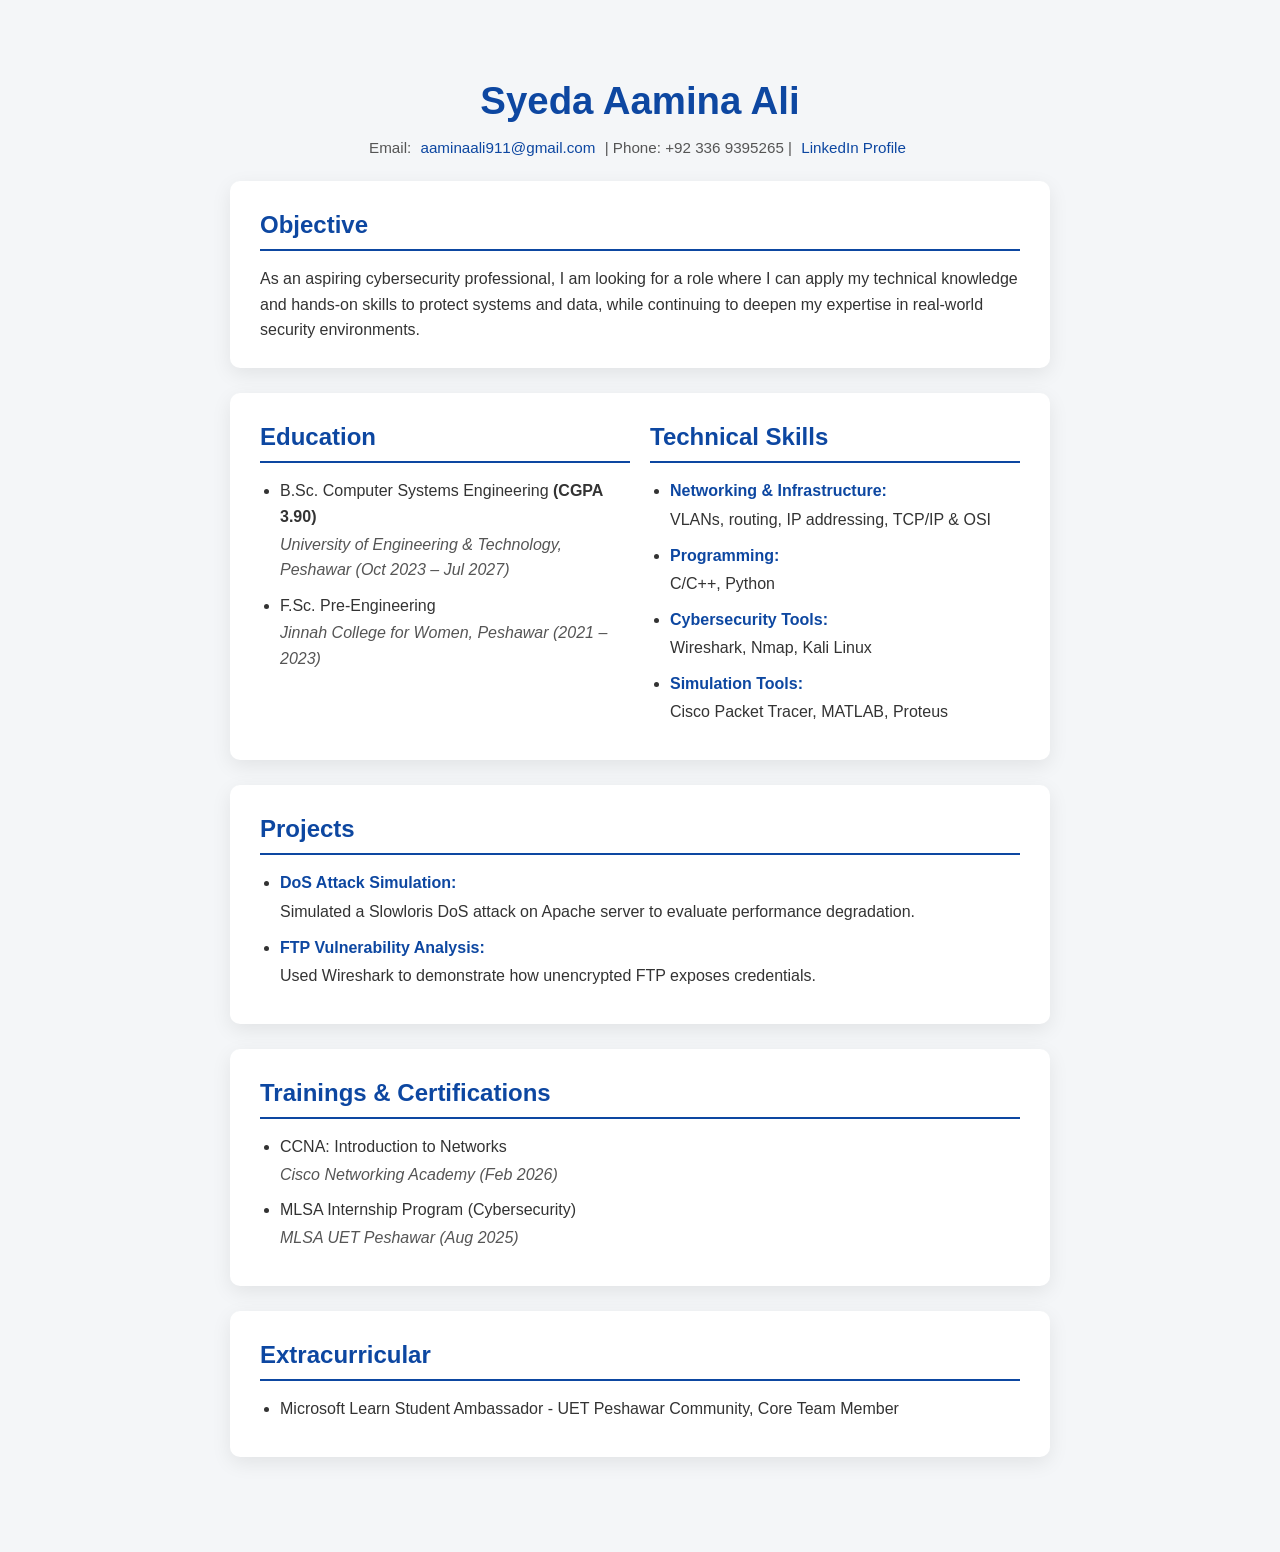
==== CV/index.html @ ebdad27a "Add files via upload" ====
<!DOCTYPE html>
<html lang="en">
<head>
    <meta charset="UTF-8">
    <meta name="viewport" content="width=device-width, initial-scale=1.0">
    <link rel="stylesheet" href="cvstyle.css">
    <title>Syeda Aamina Ali - CV</title>
</head>
<body>
    <div class="cv-container">
        <h1>Syeda Aamina Ali</h1>
        <p class="contact-info">
            Email: <a href="mailto:aaminaali911@gmail.com">aaminaali911@gmail.com</a> | 
            Phone: +92 336 9395265 | 
            <a href="https://www.linkedin.com/in/syeda-aamina-ali/" target="_blank">LinkedIn Profile</a>
        </p>

        <div class="section">
            <h2>Objective</h2>
            <p>As an aspiring cybersecurity professional, I am looking for a role where I can apply my technical knowledge and hands-on skills to protect systems and data, while continuing to deepen my expertise in real-world security environments.</p>
        </div>

        <div class="section flex">
            <div class="half">
                <h2>Education</h2>
                <ul>
                    <li>B.Sc. Computer Systems Engineering <b>(CGPA 3.90)</b><i>University of Engineering & Technology, Peshawar (Oct 2023 – Jul 2027)</i></li>
                    <li>F.Sc. Pre-Engineering<i>Jinnah College for Women, Peshawar (2021 – 2023)</i></li>
                </ul>
            </div>
            <div class="half">
                <h2>Technical Skills</h2>
                <ul>
                    <li><strong>Networking & Infrastructure:</strong> VLANs, routing, IP addressing, TCP/IP & OSI</li>
                    <li><strong>Programming:</strong> C/C++, Python</li>
                    <li><strong>Cybersecurity Tools:</strong> Wireshark, Nmap, Kali Linux</li>
                    <li><strong>Simulation Tools:</strong> Cisco Packet Tracer, MATLAB, Proteus</li>
                </ul>
            </div>
        </div>

        <div class="section">
            <h2>Projects</h2>
            <ul>
                <li><strong>DoS Attack Simulation:</strong> Simulated a Slowloris DoS attack on Apache server to evaluate performance degradation.</li>
                <li><strong>FTP Vulnerability Analysis:</strong> Used Wireshark to demonstrate how unencrypted FTP exposes credentials.</li>
            </ul>
        </div>

        <div class="section">
            <h2>Trainings & Certifications</h2>
            <ul>
                <li>CCNA: Introduction to Networks<i>Cisco Networking Academy (Feb 2026)</i></li>
                <li>MLSA Internship Program (Cybersecurity)<i>MLSA UET Peshawar (Aug 2025)</i></li>
            </ul>
        </div>

        <div class="section">
            <h2>Extracurricular</h2>
            <ul>
                <li>Microsoft Learn Student Ambassador - UET Peshawar Community, Core Team Member</li>
            </ul>
        </div>
    </div>
</body>
</html>
---- CV/cvstyle.css ----
* {
    margin: 0;
    padding: 0;
    box-sizing: border-box;
    font-family: 'Segoe UI', Tahoma, Geneva, Verdana, sans-serif;
}

body {
    background-color: #f4f6f8;
    color: #333;
    line-height: 1.6;
    padding: 30px;
}

.cv-container {
    max-width: 900px;
    margin: auto;
    padding: 40px;
}

.section {
    background-color: #fff;
    padding: 25px 30px;
    margin-bottom: 25px;
    border-radius: 10px;
    box-shadow: 0 6px 20px rgba(0, 0, 0, 0.08);
    transition: transform 0.2s, box-shadow 0.2s;
}

.section:hover {
    transform: translateY(-3px);
    box-shadow: 0 10px 25px rgba(0, 0, 0, 0.12);
}

h1 {
    font-size: 2.4em;
    color: #0D47A1;
    margin-bottom: 5px;
    text-align: center;
}

h2 {
    font-size: 1.5em;
    color: #0D47A1;
    border-bottom: 2px solid #0D47A1;
    padding-bottom: 5px;
    margin-bottom: 15px;
}

.contact-info {
    text-align: center;
    font-size: 0.95em;
    color: #555;
    margin-bottom: 20px;
}

.contact-info a {
    color: #0D47A1;
    text-decoration: none;
    margin: 0 5px;
}

.contact-info a:hover {
    text-decoration: underline;
}

ul {
    list-style-type: disc;
    margin-left: 20px;
}

li {
    margin-bottom: 10px;
}

i {
    display: block;
    font-style: italic;
    color: #555;
    margin-top: 2px;
}

strong {
    color: #0D47A1;
    display: block;
    margin-bottom: 5px;
}

.flex {
    display: flex;
    flex-wrap: wrap;
    gap: 20px;
}

.flex .half {
    flex: 1;
    min-width: 250px;
}

.section ul li strong {
    margin-bottom: 3px;
}
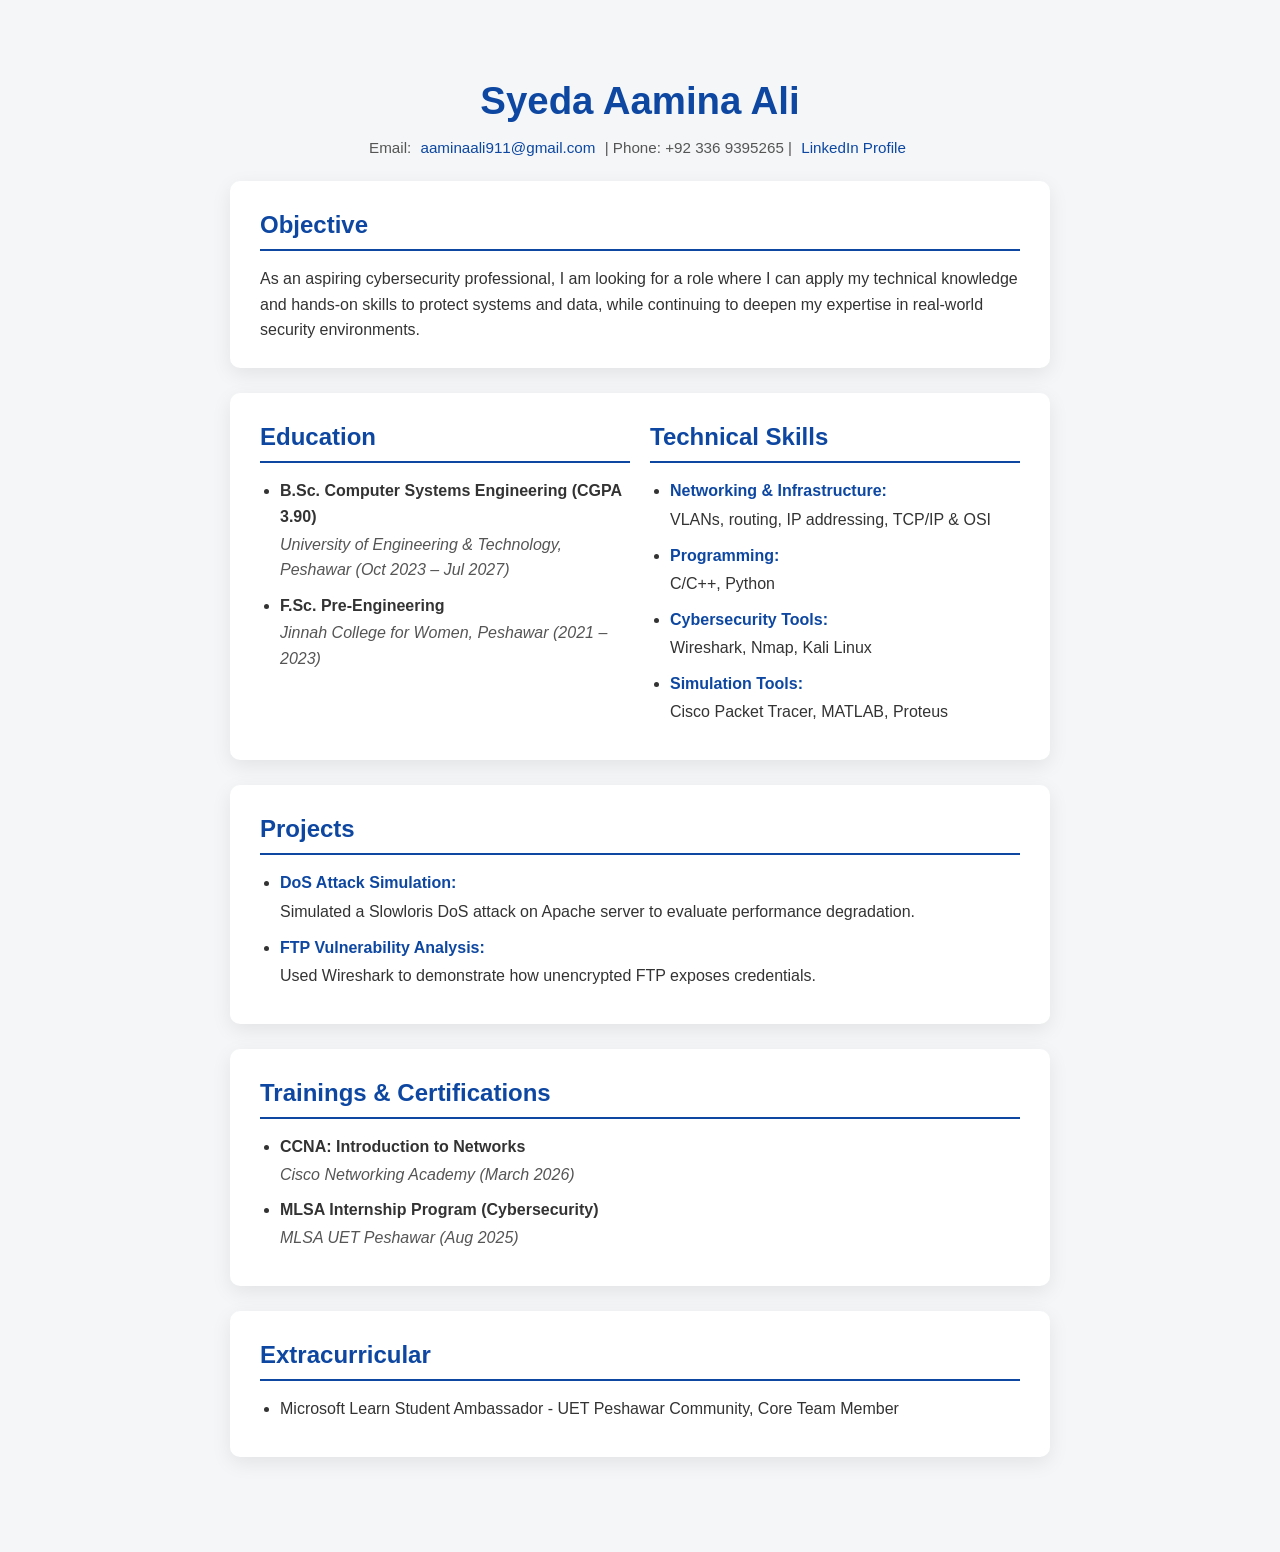
==== commit 5f103eb3: "Update index.html" ====
--- a/CV/index.html
+++ b/CV/index.html
@@ -24,8 +24,8 @@
             <div class="half">
                 <h2>Education</h2>
                 <ul>
-                    <li>B.Sc. Computer Systems Engineering <b>(CGPA 3.90)</b><i>University of Engineering & Technology, Peshawar (Oct 2023 – Jul 2027)</i></li>
-                    <li>F.Sc. Pre-Engineering<i>Jinnah College for Women, Peshawar (2021 – 2023)</i></li>
+                    <li><b>B.Sc. Computer Systems Engineering (CGPA 3.90)</b><i>University of Engineering & Technology, Peshawar (Oct 2023 – Jul 2027)</i></li>
+                    <li><b>F.Sc. Pre-Engineering</b><i>Jinnah College for Women, Peshawar (2021 – 2023)</i></li>
                 </ul>
             </div>
             <div class="half">
@@ -50,8 +50,8 @@
         <div class="section">
             <h2>Trainings & Certifications</h2>
             <ul>
-                <li>CCNA: Introduction to Networks<i>Cisco Networking Academy (Feb 2026)</i></li>
-                <li>MLSA Internship Program (Cybersecurity)<i>MLSA UET Peshawar (Aug 2025)</i></li>
+                <li><b>CCNA: Introduction to Networks</b><i>Cisco Networking Academy (March 2026)</i></li>
+                <li><b>MLSA Internship Program (Cybersecurity)</b><i>MLSA UET Peshawar (Aug 2025)</i></li>
             </ul>
         </div>
 
@@ -63,4 +63,5 @@
         </div>
     </div>
 </body>
-</html>+
+</html>
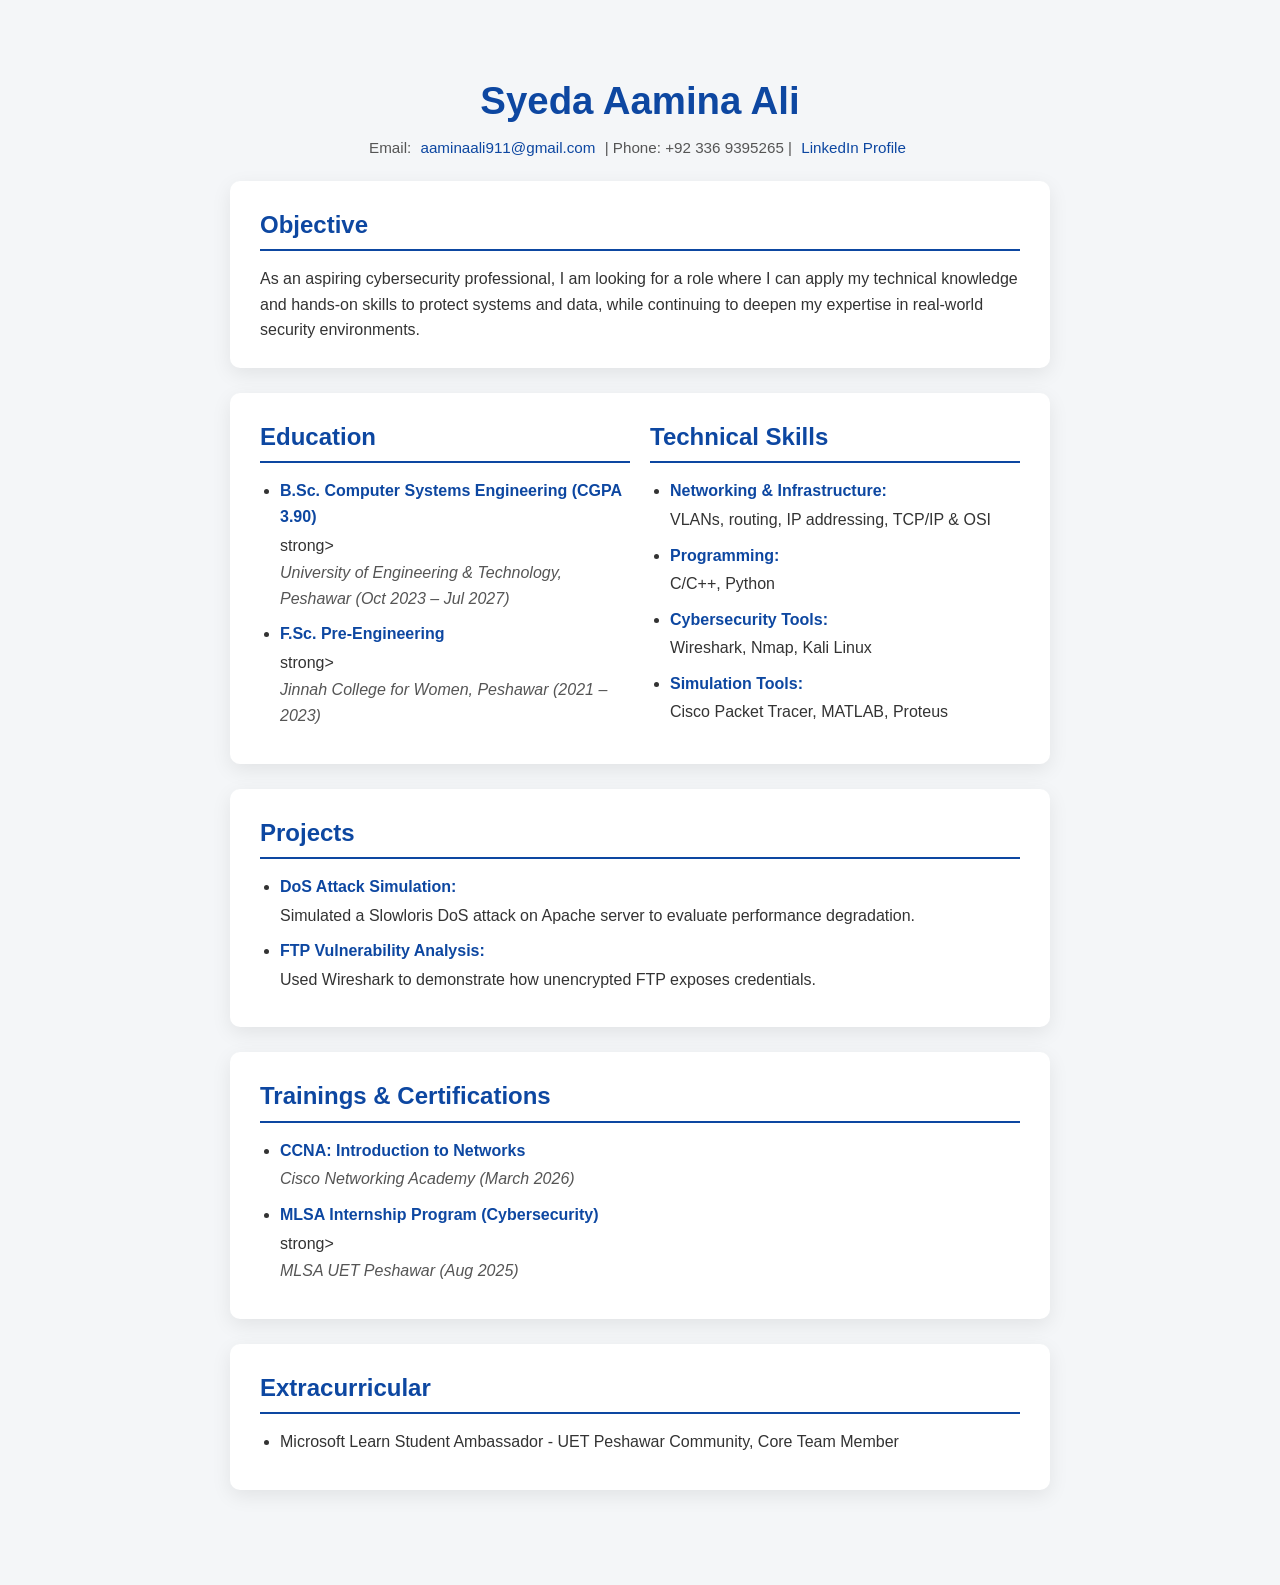
==== commit 0244e785: "Update index.html" ====
--- a/CV/index.html
+++ b/CV/index.html
@@ -24,8 +24,8 @@
             <div class="half">
                 <h2>Education</h2>
                 <ul>
-                    <li><b>B.Sc. Computer Systems Engineering (CGPA 3.90)</b><i>University of Engineering & Technology, Peshawar (Oct 2023 – Jul 2027)</i></li>
-                    <li><b>F.Sc. Pre-Engineering</b><i>Jinnah College for Women, Peshawar (2021 – 2023)</i></li>
+                    <li><strong>B.Sc. Computer Systems Engineering (CGPA 3.90)</strong>strong><i>University of Engineering & Technology, Peshawar (Oct 2023 – Jul 2027)</i></li>
+                    <li><strong>F.Sc. Pre-Engineering</strong>strong><i>Jinnah College for Women, Peshawar (2021 – 2023)</i></li>
                 </ul>
             </div>
             <div class="half">
@@ -50,8 +50,8 @@
         <div class="section">
             <h2>Trainings & Certifications</h2>
             <ul>
-                <li><b>CCNA: Introduction to Networks</b><i>Cisco Networking Academy (March 2026)</i></li>
-                <li><b>MLSA Internship Program (Cybersecurity)</b><i>MLSA UET Peshawar (Aug 2025)</i></li>
+                <li><strong>CCNA: Introduction to Networks</strong><i>Cisco Networking Academy (March 2026)</i></li>
+                <li><strong>MLSA Internship Program (Cybersecurity)</strong>strong><i>MLSA UET Peshawar (Aug 2025)</i></li>
             </ul>
         </div>
 
@@ -65,3 +65,4 @@
 </body>
 
 </html>
+
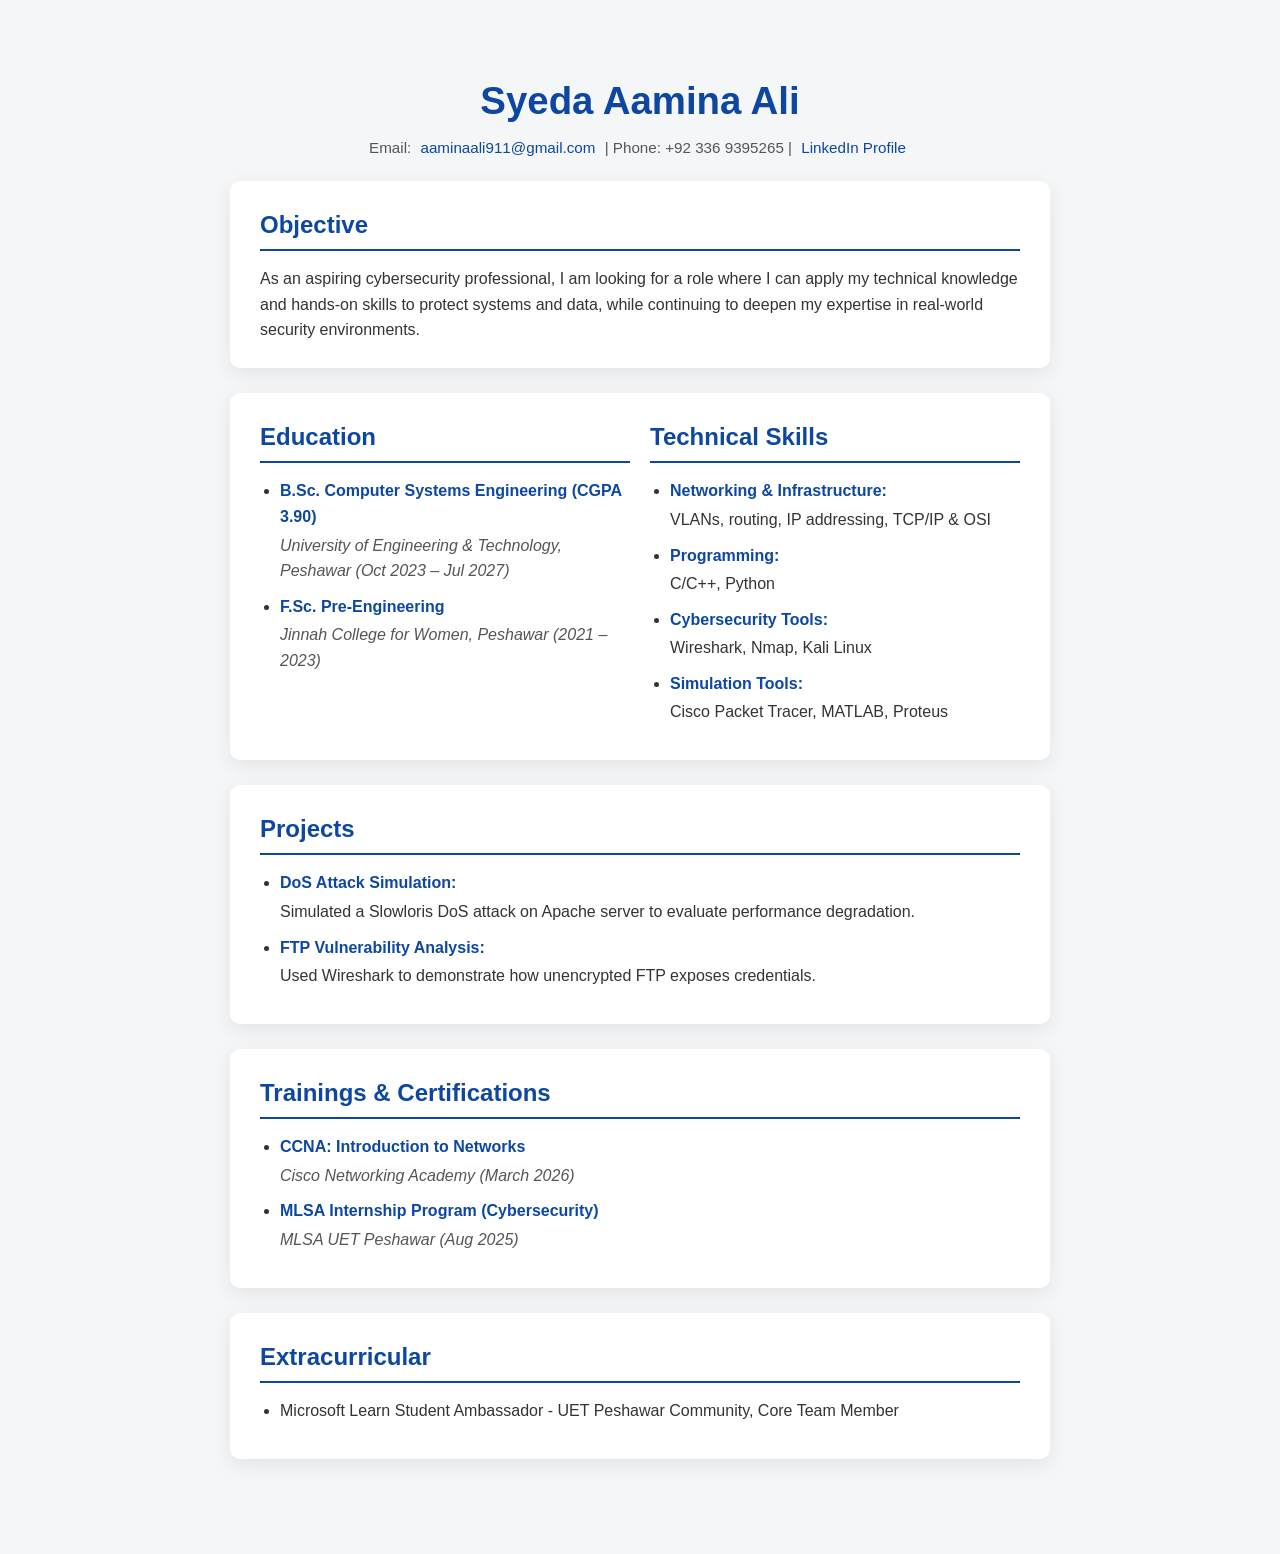
==== commit 425ce749: "Update index.html" ====
--- a/CV/index.html
+++ b/CV/index.html
@@ -24,8 +24,8 @@
             <div class="half">
                 <h2>Education</h2>
                 <ul>
-                    <li><strong>B.Sc. Computer Systems Engineering (CGPA 3.90)</strong>strong><i>University of Engineering & Technology, Peshawar (Oct 2023 – Jul 2027)</i></li>
-                    <li><strong>F.Sc. Pre-Engineering</strong>strong><i>Jinnah College for Women, Peshawar (2021 – 2023)</i></li>
+                    <li><strong>B.Sc. Computer Systems Engineering (CGPA 3.90)</strong><i>University of Engineering & Technology, Peshawar (Oct 2023 – Jul 2027)</i></li>
+                    <li><strong>F.Sc. Pre-Engineering</strong><i>Jinnah College for Women, Peshawar (2021 – 2023)</i></li>
                 </ul>
             </div>
             <div class="half">
@@ -51,7 +51,7 @@
             <h2>Trainings & Certifications</h2>
             <ul>
                 <li><strong>CCNA: Introduction to Networks</strong><i>Cisco Networking Academy (March 2026)</i></li>
-                <li><strong>MLSA Internship Program (Cybersecurity)</strong>strong><i>MLSA UET Peshawar (Aug 2025)</i></li>
+                <li><strong>MLSA Internship Program (Cybersecurity)</strong><i>MLSA UET Peshawar (Aug 2025)</i></li>
             </ul>
         </div>
 
@@ -66,3 +66,4 @@
 
 </html>
 
+
